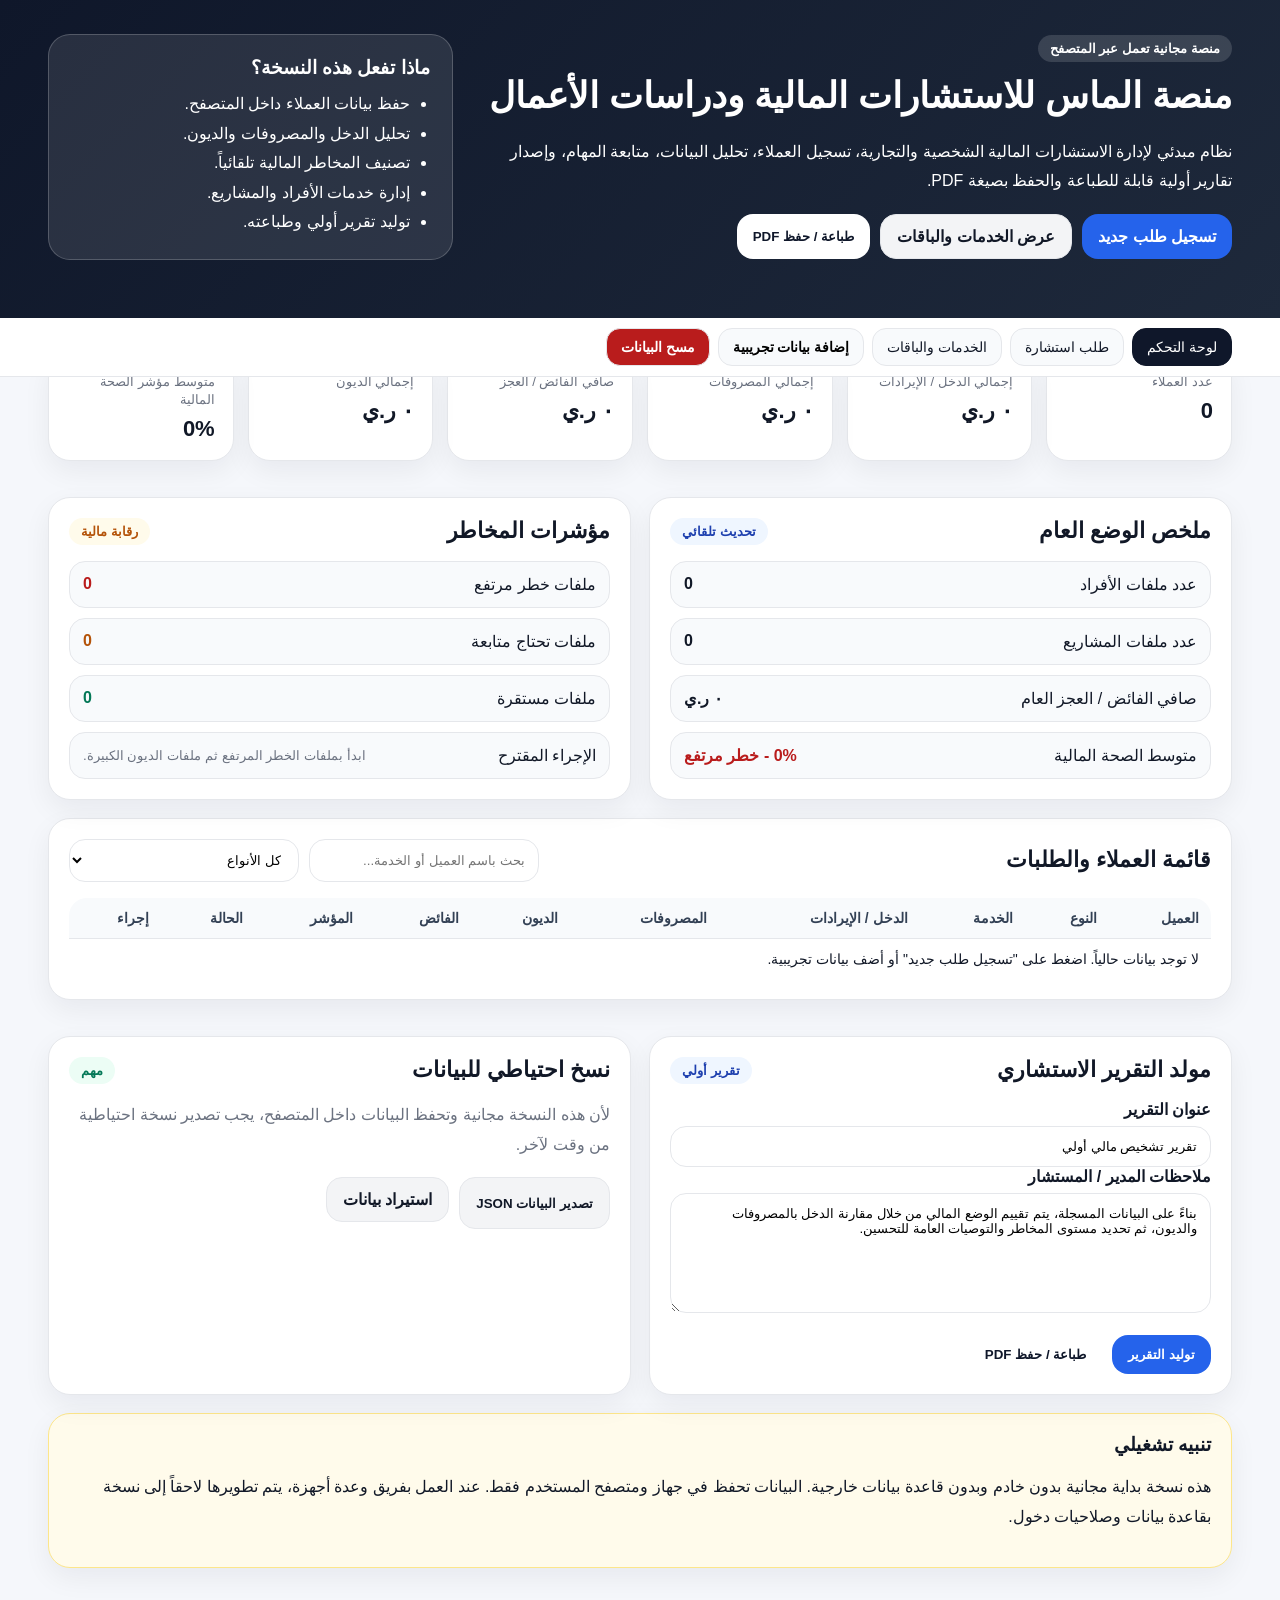
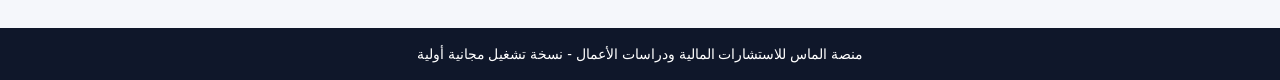
==== index.html @ 2e574ae8 "Add files via upload" ====
<!doctype html>
<html lang="ar" dir="rtl">
<head>
  <meta charset="utf-8">
  <meta name="viewport" content="width=device-width,initial-scale=1">
  <title>لوحة التحكم | منصة الماس للاستشارات المالية</title>
  <link rel="stylesheet" href="styles.css">
</head>
<body data-page="dashboard">
  <header class="top-header">
    <div class="container header-grid">
      <div>
        <span class="small-badge">منصة مجانية تعمل عبر المتصفح</span>
        <h1>منصة الماس للاستشارات المالية ودراسات الأعمال</h1>
        <p>
          نظام مبدئي لإدارة الاستشارات المالية الشخصية والتجارية، تسجيل العملاء، تحليل البيانات،
          متابعة المهام، وإصدار تقارير أولية قابلة للطباعة والحفظ بصيغة PDF.
        </p>
        <div class="header-actions no-print">
          <a class="btn primary" href="request.html">تسجيل طلب جديد</a>
          <a class="btn light" href="services.html">عرض الخدمات والباقات</a>
          <button class="btn secondary" onclick="window.print()">طباعة / حفظ PDF</button>
        </div>
      </div>

      <div class="header-card">
        <h3>ماذا تفعل هذه النسخة؟</h3>
        <ul>
          <li>حفظ بيانات العملاء داخل المتصفح.</li>
          <li>تحليل الدخل والمصروفات والديون.</li>
          <li>تصنيف المخاطر المالية تلقائياً.</li>
          <li>إدارة خدمات الأفراد والمشاريع.</li>
          <li>توليد تقرير أولي وطباعته.</li>
        </ul>
      </div>
    </div>
  </header>

  <nav class="main-nav no-print">
    <div class="container nav-inner">
      <a class="active" href="index.html">لوحة التحكم</a>
      <a href="request.html">طلب استشارة</a>
      <a href="services.html">الخدمات والباقات</a>
      <button onclick="addDemoData()">إضافة بيانات تجريبية</button>
      <button class="danger-btn" onclick="clearAllData()">مسح البيانات</button>
    </div>
  </nav>

  <main class="container main-space">
    <section class="stats-grid">
      <div class="stat-card">
        <span>عدد العملاء</span>
        <strong id="statClients">0</strong>
      </div>
      <div class="stat-card">
        <span>إجمالي الدخل / الإيرادات</span>
        <strong id="statIncome">0</strong>
      </div>
      <div class="stat-card">
        <span>إجمالي المصروفات</span>
        <strong id="statExpenses">0</strong>
      </div>
      <div class="stat-card">
        <span>صافي الفائض / العجز</span>
        <strong id="statNet">0</strong>
      </div>
      <div class="stat-card">
        <span>إجمالي الديون</span>
        <strong id="statDebt">0</strong>
      </div>
      <div class="stat-card">
        <span>متوسط مؤشر الصحة المالية</span>
        <strong id="statScore">0%</strong>
      </div>
    </section>

    <section class="grid-2">
      <div class="card">
        <div class="section-title">
          <h2>ملخص الوضع العام</h2>
          <span class="pill">تحديث تلقائي</span>
        </div>
        <div id="generalSummary" class="summary-list"></div>
      </div>

      <div class="card">
        <div class="section-title">
          <h2>مؤشرات المخاطر</h2>
          <span class="pill warning">رقابة مالية</span>
        </div>
        <div id="riskSummary" class="summary-list"></div>
      </div>
    </section>

    <section class="card">
      <div class="section-title">
        <h2>قائمة العملاء والطلبات</h2>
        <div class="table-tools no-print">
          <input id="searchInput" type="search" placeholder="بحث باسم العميل أو الخدمة..." oninput="renderDashboard()">
          <select id="typeFilter" onchange="renderDashboard()">
            <option value="all">كل الأنواع</option>
            <option value="فرد">أفراد</option>
            <option value="تجاري">تجاري</option>
          </select>
        </div>
      </div>

      <div class="table-wrap">
        <table>
          <thead>
            <tr>
              <th>العميل</th>
              <th>النوع</th>
              <th>الخدمة</th>
              <th>الدخل / الإيرادات</th>
              <th>المصروفات</th>
              <th>الديون</th>
              <th>الفائض</th>
              <th>المؤشر</th>
              <th>الحالة</th>
              <th class="no-print">إجراء</th>
            </tr>
          </thead>
          <tbody id="clientsTable"></tbody>
        </table>
      </div>
    </section>

    <section class="grid-2">
      <div class="card">
        <div class="section-title">
          <h2>مولد التقرير الاستشاري</h2>
          <span class="pill">تقرير أولي</span>
        </div>
        <label>عنوان التقرير</label>
        <input id="reportTitle" value="تقرير تشخيص مالي أولي">
        <label>ملاحظات المدير / المستشار</label>
        <textarea id="reportNotes">بناءً على البيانات المسجلة، يتم تقييم الوضع المالي من خلال مقارنة الدخل بالمصروفات والديون، ثم تحديد مستوى المخاطر والتوصيات العامة للتحسين.</textarea>
        <div class="actions no-print">
          <button class="btn primary" onclick="generateReport()">توليد التقرير</button>
          <button class="btn secondary" onclick="window.print()">طباعة / حفظ PDF</button>
        </div>
      </div>

      <div class="card">
        <div class="section-title">
          <h2>نسخ احتياطي للبيانات</h2>
          <span class="pill success">مهم</span>
        </div>
        <p class="muted">
          لأن هذه النسخة مجانية وتحفظ البيانات داخل المتصفح، يجب تصدير نسخة احتياطية من وقت لآخر.
        </p>
        <div class="actions no-print">
          <button class="btn light" onclick="exportData()">تصدير البيانات JSON</button>
          <label class="btn light file-label">
            استيراد بيانات
            <input type="file" accept="application/json" onchange="importData(event)">
          </label>
        </div>
      </div>
    </section>

    <section id="reportOutput" class="card report-card"></section>

    <section class="card notice">
      <h3>تنبيه تشغيلي</h3>
      <p>
        هذه نسخة بداية مجانية بدون خادم وبدون قاعدة بيانات خارجية. البيانات تحفظ في جهاز ومتصفح المستخدم فقط.
        عند العمل بفريق وعدة أجهزة، يتم تطويرها لاحقاً إلى نسخة بقاعدة بيانات وصلاحيات دخول.
      </p>
    </section>
  </main>

  <footer class="footer">
    <div class="container">
      منصة الماس للاستشارات المالية ودراسات الأعمال - نسخة تشغيل مجانية أولية
    </div>
  </footer>

  <script src="script.js"></script>
</body>
</html>
---- styles.css ----
/* =========================================================
   منصة الماس للاستشارات المالية ودراسات الأعمال
   ملف التنسيقات العام - RTL
   ========================================================= */

:root {
  --bg: #f5f7fb;
  --card: #ffffff;
  --ink: #111827;
  --muted: #6b7280;
  --line: #e5e7eb;
  --primary: #0f172a;
  --primary-2: #1e293b;
  --accent: #2563eb;
  --success: #047857;
  --warning: #b45309;
  --danger: #b91c1c;
  --soft-blue: #eff6ff;
  --soft-green: #ecfdf5;
  --soft-yellow: #fffbeb;
  --soft-red: #fef2f2;
  --radius: 22px;
  --shadow: 0 10px 28px rgba(15, 23, 42, 0.06);
}

* {
  box-sizing: border-box;
}

body {
  margin: 0;
  font-family: Tahoma, Arial, sans-serif;
  background: var(--bg);
  color: var(--ink);
}

a {
  text-decoration: none;
  color: inherit;
}

button,
input,
select,
textarea {
  font-family: inherit;
}

.container {
  max-width: 1220px;
  margin: auto;
  padding: 0 18px;
}

.top-header {
  background: linear-gradient(135deg, var(--primary), var(--primary-2));
  color: white;
  padding: 34px 0 58px;
}

.page-header {
  background: linear-gradient(135deg, var(--primary), var(--primary-2));
  color: white;
  padding: 34px 0;
}

.header-grid {
  display: grid;
  grid-template-columns: 1.4fr 0.75fr;
  gap: 24px;
  align-items: center;
}

h1 {
  margin: 10px 0;
  font-size: 36px;
  line-height: 1.35;
}

h2 {
  margin: 0;
  font-size: 22px;
}

h3 {
  margin: 0 0 8px;
}

p,
li {
  line-height: 1.85;
}

.small-badge,
.pill {
  display: inline-block;
  border-radius: 999px;
  padding: 6px 12px;
  font-size: 13px;
  font-weight: 700;
}

.small-badge {
  background: rgba(255, 255, 255, 0.14);
  color: white;
}

.pill {
  background: var(--soft-blue);
  color: #1e40af;
}

.pill.success {
  background: var(--soft-green);
  color: var(--success);
}

.pill.warning {
  background: var(--soft-yellow);
  color: var(--warning);
}

.header-card {
  background: rgba(255, 255, 255, 0.1);
  border: 1px solid rgba(255,255,255,0.2);
  border-radius: var(--radius);
  padding: 22px;
}

.header-card ul {
  margin: 10px 0 0;
  padding-right: 20px;
}

.header-actions,
.actions {
  display: flex;
  gap: 10px;
  flex-wrap: wrap;
  margin-top: 18px;
}

.btn,
.main-nav button {
  border: 0;
  border-radius: 16px;
  padding: 12px 16px;
  font-weight: 800;
  cursor: pointer;
  display: inline-flex;
  align-items: center;
  justify-content: center;
}

.btn.primary {
  background: var(--accent);
  color: white;
}

.btn.secondary {
  background: white;
  color: var(--primary);
}

.btn.light {
  background: #f3f4f6;
  color: var(--ink);
  border: 1px solid var(--line);
}

.main-nav {
  background: white;
  border-bottom: 1px solid var(--line);
  position: sticky;
  top: 0;
  z-index: 20;
}

.nav-inner {
  display: flex;
  gap: 8px;
  align-items: center;
  overflow-x: auto;
  padding-top: 10px;
  padding-bottom: 10px;
}

.nav-inner a,
.nav-inner button {
  white-space: nowrap;
  background: #f8fafc;
  border: 1px solid var(--line);
  padding: 10px 14px;
  border-radius: 14px;
  font-size: 14px;
}

.nav-inner a.active {
  background: var(--primary);
  color: white;
  border-color: var(--primary);
}

.danger-btn,
.btn.danger {
  background: var(--danger) !important;
  color: white !important;
}

.main-space {
  padding-top: 24px;
  padding-bottom: 60px;
}

.stats-grid {
  display: grid;
  grid-template-columns: repeat(6, 1fr);
  gap: 14px;
  margin-top: -48px;
  position: relative;
}

.stat-card,
.card,
.service-card {
  background: var(--card);
  border: 1px solid var(--line);
  border-radius: var(--radius);
  box-shadow: var(--shadow);
}

.stat-card {
  padding: 18px;
}

.stat-card span {
  color: var(--muted);
  font-size: 13px;
}

.stat-card strong {
  display: block;
  margin-top: 8px;
  font-size: 22px;
}

.grid-2 {
  display: grid;
  grid-template-columns: 1fr 1fr;
  gap: 18px;
  margin-top: 18px;
}

.card {
  padding: 20px;
  margin-top: 18px;
}

.section-title {
  display: flex;
  align-items: center;
  justify-content: space-between;
  gap: 16px;
  margin-bottom: 16px;
}

.summary-list {
  display: grid;
  gap: 10px;
}

.summary-item {
  background: #f8fafc;
  border: 1px solid var(--line);
  border-radius: 16px;
  padding: 13px;
  display: flex;
  justify-content: space-between;
  gap: 14px;
  align-items: center;
}

.summary-item small {
  color: var(--muted);
}

.table-tools {
  display: flex;
  gap: 10px;
  flex-wrap: wrap;
}

.table-tools input,
.table-tools select {
  width: 230px;
}

input,
select,
textarea {
  width: 100%;
  border: 1px solid var(--line);
  border-radius: 16px;
  background: white;
  padding: 12px 13px;
  outline: none;
}

textarea {
  min-height: 120px;
  resize: vertical;
}

label {
  display: block;
  font-weight: 800;
  margin-bottom: 7px;
}

.form-card hr,
.card hr {
  border: 0;
  border-top: 1px solid var(--line);
  margin: 24px 0;
}

.form-grid {
  display: grid;
  grid-template-columns: repeat(3, 1fr);
  gap: 16px;
}

.business-box {
  background: #f8fafc;
  border: 1px dashed #cbd5e1;
  border-radius: var(--radius);
  padding: 18px;
  margin-top: 18px;
}

.hidden {
  display: none;
}

.preview-box {
  margin-top: 18px;
  background: var(--soft-blue);
  border: 1px solid #bfdbfe;
  border-radius: var(--radius);
  padding: 18px;
}

.table-wrap {
  overflow-x: auto;
}

table {
  width: 100%;
  border-collapse: collapse;
  background: white;
  overflow: hidden;
  border-radius: 18px;
}

th,
td {
  border-bottom: 1px solid var(--line);
  padding: 12px;
  text-align: right;
  font-size: 14px;
  vertical-align: top;
}

th {
  background: #f8fafc;
  color: #334155;
}

tr:last-child td {
  border-bottom: 0;
}

.status {
  display: inline-block;
  border-radius: 999px;
  padding: 5px 10px;
  font-size: 12px;
  font-weight: 800;
}

.status.ok {
  background: var(--soft-green);
  color: var(--success);
}

.status.mid {
  background: var(--soft-yellow);
  color: var(--warning);
}

.status.bad {
  background: var(--soft-red);
  color: var(--danger);
}

.risk-low {
  color: var(--success);
  font-weight: 900;
}

.risk-mid {
  color: var(--warning);
  font-weight: 900;
}

.risk-high {
  color: var(--danger);
  font-weight: 900;
}

.muted {
  color: var(--muted);
}

.report-card:empty {
  display: none;
}

.report-card {
  border: 2px solid #cbd5e1;
}

.notice {
  background: var(--soft-yellow);
  border-color: #fde68a;
}

.service-grid {
  display: grid;
  grid-template-columns: repeat(4, 1fr);
  gap: 16px;
}

.service-card {
  padding: 20px;
}

.service-card .icon {
  width: 48px;
  height: 48px;
  background: #f1f5f9;
  border-radius: 16px;
  display: grid;
  place-items: center;
  font-size: 24px;
  margin-bottom: 12px;
}

.service-card ul {
  margin: 12px 0 0;
  padding-right: 20px;
  color: var(--muted);
}

.steps-list {
  margin: 0;
  padding-right: 22px;
}

.file-label input {
  display: none;
}

.footer {
  background: #0f172a;
  color: white;
  padding: 18px 0;
  text-align: center;
  font-size: 14px;
}

@media (max-width: 1000px) {
  .header-grid,
  .grid-2,
  .form-grid {
    grid-template-columns: 1fr;
  }

  .stats-grid,
  .service-grid {
    grid-template-columns: repeat(2, 1fr);
    margin-top: 18px;
  }

  h1 {
    font-size: 28px;
  }
}

@media (max-width: 620px) {
  .stats-grid,
  .service-grid {
    grid-template-columns: 1fr;
  }

  .section-title {
    align-items: flex-start;
    flex-direction: column;
  }

  .table-tools input,
  .table-tools select {
    width: 100%;
  }

  .btn {
    width: 100%;
  }
}

@media print {
  .no-print,
  .main-nav,
  .footer,
  .header-actions {
    display: none !important;
  }

  body {
    background: white;
  }

  .top-header,
  .page-header {
    background: white;
    color: black;
    padding: 10px 0;
  }

  .small-badge {
    color: black;
    background: #eee;
  }

  .stats-grid,
  .grid-2,
  .form-grid,
  .service-grid {
    grid-template-columns: 1fr;
    margin-top: 0;
  }

  .card,
  .stat-card,
  .service-card {
    box-shadow: none;
    break-inside: avoid;
  }
}
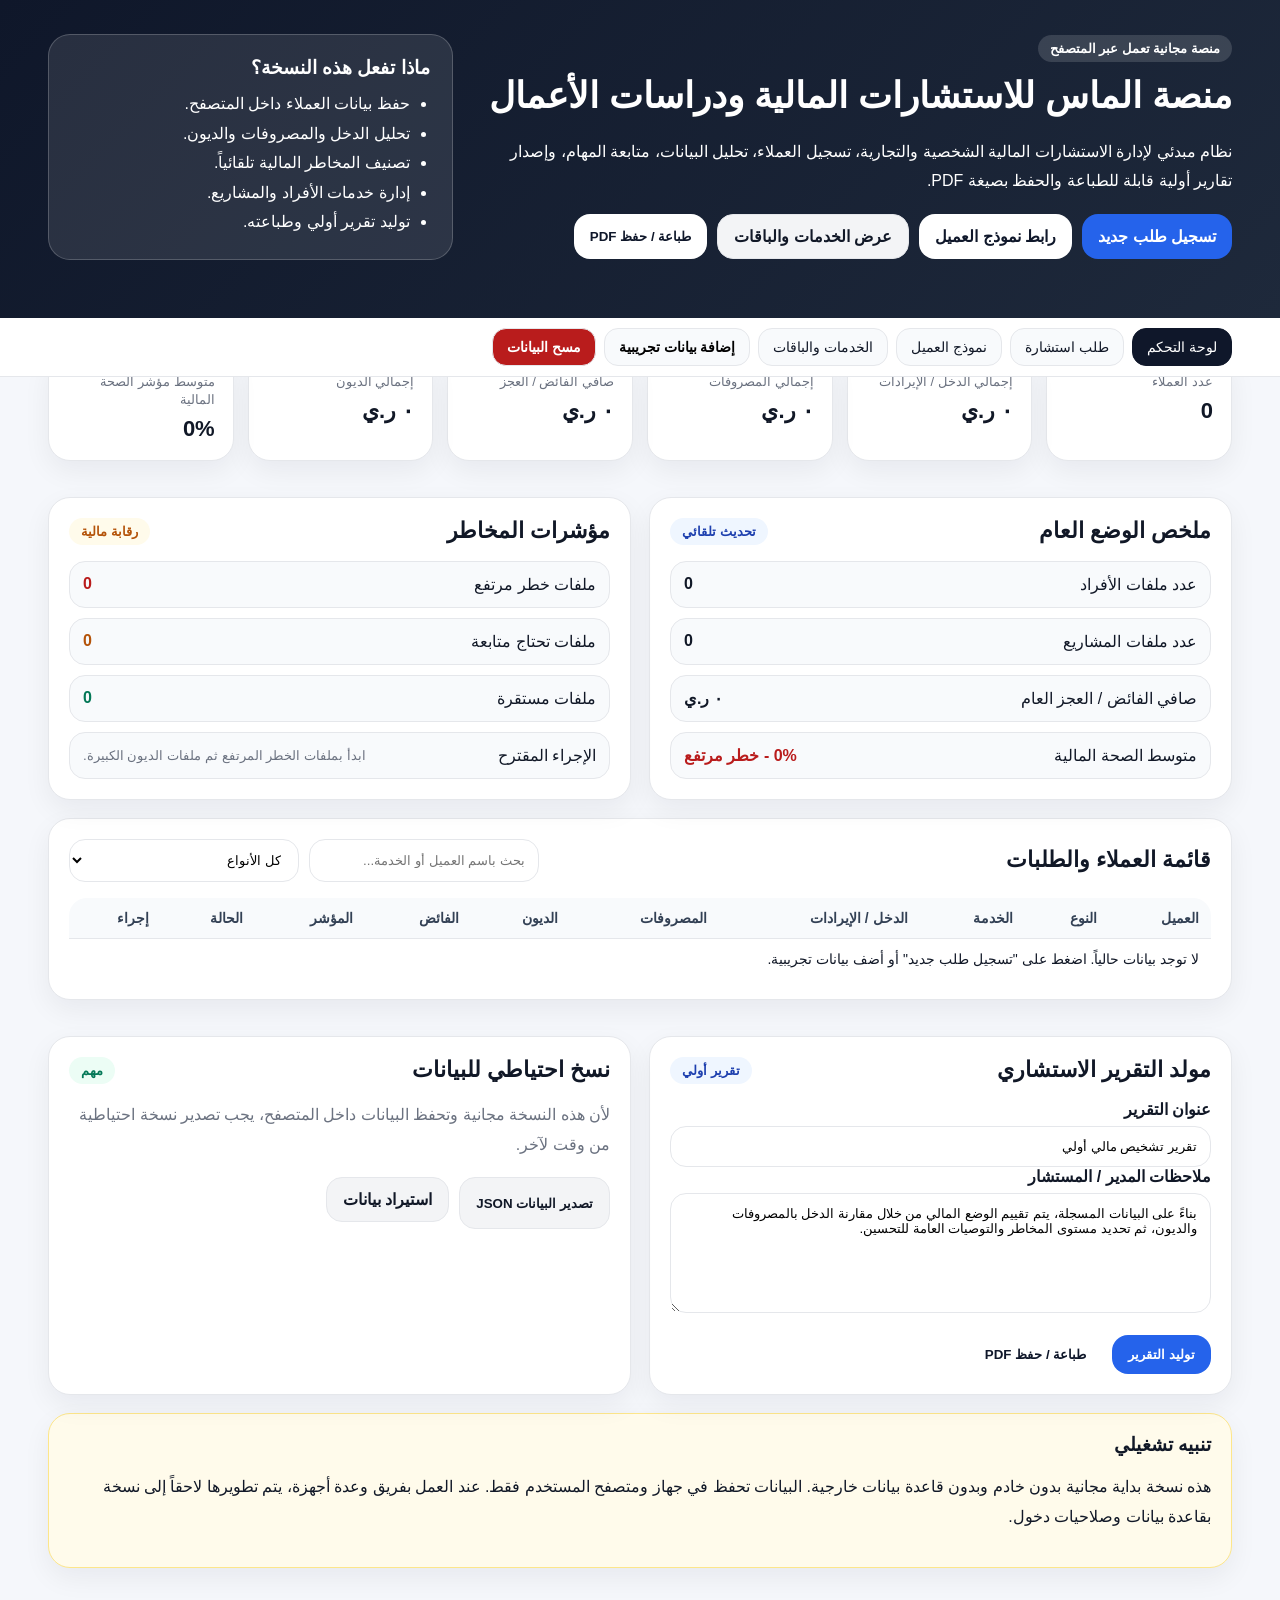
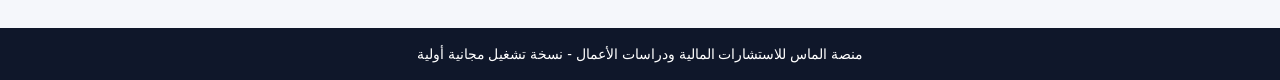
==== commit a948f08c: "Add files via upload" ====
--- a/index.html
+++ b/index.html
@@ -18,6 +18,7 @@
         </p>
         <div class="header-actions no-print">
           <a class="btn primary" href="request.html">تسجيل طلب جديد</a>
+          <a class="btn secondary" href="client-form.html">رابط نموذج العميل</a>
           <a class="btn light" href="services.html">عرض الخدمات والباقات</a>
           <button class="btn secondary" onclick="window.print()">طباعة / حفظ PDF</button>
         </div>
@@ -40,6 +41,7 @@
     <div class="container nav-inner">
       <a class="active" href="index.html">لوحة التحكم</a>
       <a href="request.html">طلب استشارة</a>
+      <a href="client-form.html">نموذج العميل</a>
       <a href="services.html">الخدمات والباقات</a>
       <button onclick="addDemoData()">إضافة بيانات تجريبية</button>
       <button class="danger-btn" onclick="clearAllData()">مسح البيانات</button>
--- a/styles.css
+++ b/styles.css
@@ -557,3 +557,7 @@
     break-inside: avoid;
   }
 }
+
+
+.result-box textarea { min-height: 90px; }
+.result-box.hidden { display: none; }
